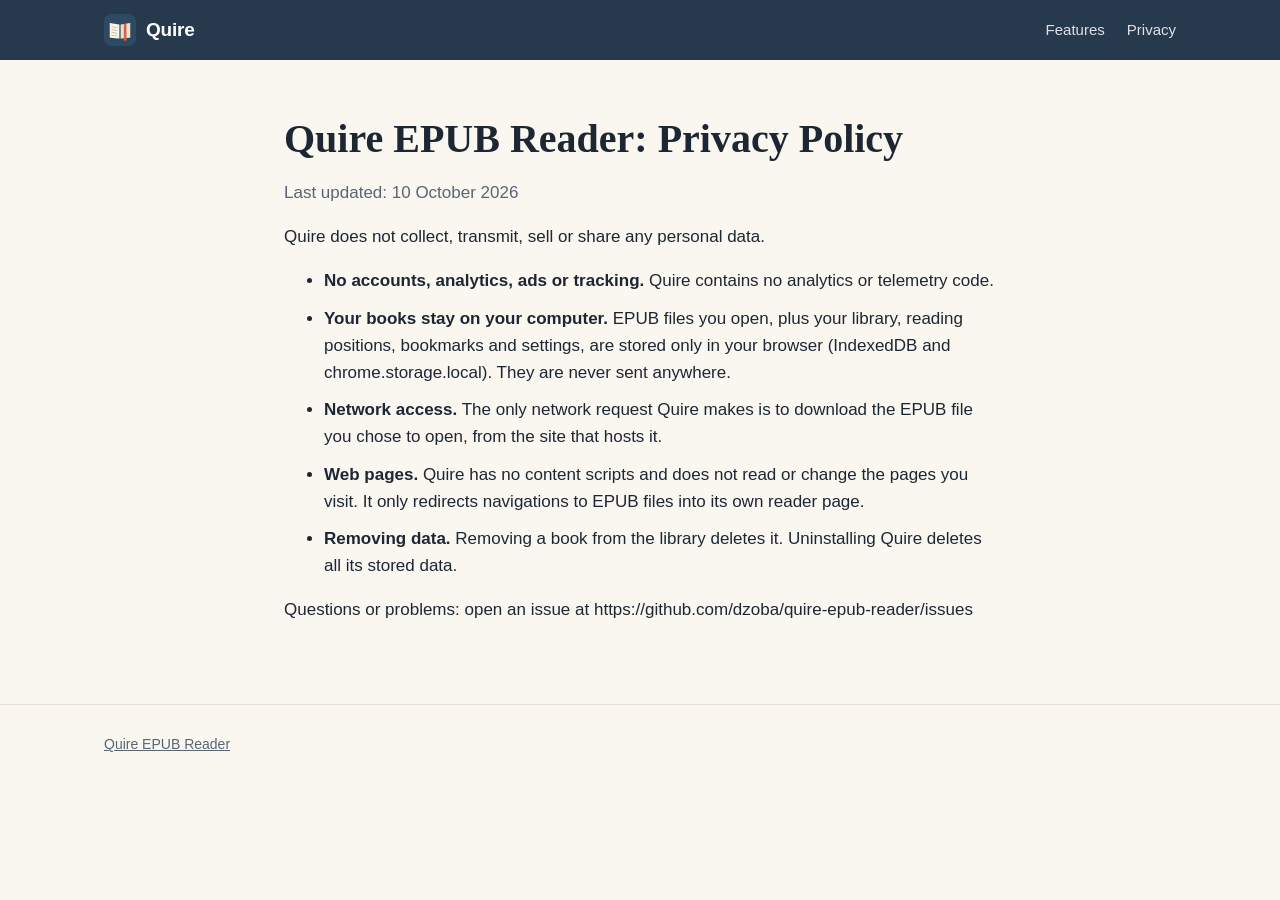
==== privacy.html @ 02f18243 "Quire landing page and privacy policy Co-Authored-By: Claude Opus 5.5 <noreply@anthropic.com> Claude" ====
<!doctype html>
<!-- Generated by store/site.mjs from store/PRIVACY.md. Edit that file, not this one. -->
<html lang="en"><head><meta charset="utf-8"><meta name="viewport" content="width=device-width,initial-scale=1">
<title>Privacy policy · Quire EPUB Reader</title>
<meta name="description" content="Quire does not collect, transmit, sell or share any personal data.">
<link rel="icon" href="img/icon32.png"><link rel="stylesheet" href="style.css"></head>
<body class="doc">
<header class="top"><div class="wrap"><a class="brand" href="index.html"><img src="img/icon128.png" alt="" width="32" height="32">Quire</a>
<nav><a href="index.html#features">Features</a><a href="index.html#privacy">Privacy</a></nav></div></header>
<main class="wrap prose">
<h1>Quire EPUB Reader: Privacy Policy</h1>
<p>Last updated: 10 October 2026</p>
<p>Quire does not collect, transmit, sell or share any personal data.</p>
<ul>
<li><strong>No accounts, analytics, ads or tracking.</strong> Quire contains no analytics or telemetry code.</li>
<li><strong>Your books stay on your computer.</strong> EPUB files you open, plus your library, reading positions, bookmarks and settings, are stored only in your browser (IndexedDB and chrome.storage.local). They are never sent anywhere.</li>
<li><strong>Network access.</strong> The only network request Quire makes is to download the EPUB file you chose to open, from the site that hosts it.</li>
<li><strong>Web pages.</strong> Quire has no content scripts and does not read or change the pages you visit. It only redirects navigations to EPUB files into its own reader page.</li>
<li><strong>Removing data.</strong> Removing a book from the library deletes it. Uninstalling Quire deletes all its stored data.</li>
</ul>
<p>Questions or problems: open an issue at https://github.com/dzoba/quire-epub-reader/issues</p>
</main>
<footer class="foot"><div class="wrap"><a href="index.html">Quire EPUB Reader</a></div></footer>
</body></html>
---- style.css ----
/* Quire landing page. System fonts only; no external requests. */
:root{
  --navy:#1f3a56;--navy-deep:#152a3f;--blue:#2f6a8f;--ribbon:#e0604a;--peach:#ffb39f;
  --paper:#faf7f1;--cream:#f3ecdf;--ink:#1d2733;--muted:#5a6573;--line:#e4ddd0;
  --serif:ui-serif,"New York","Iowan Old Style",Georgia,serif;
  --sans:-apple-system,BlinkMacSystemFont,"Segoe UI",Roboto,"Helvetica Neue",Arial,sans-serif;
}
*{box-sizing:border-box}
html{scroll-behavior:smooth}
body{margin:0;background:var(--paper);color:var(--ink);font:17px/1.6 var(--sans);-webkit-font-smoothing:antialiased}
img{max-width:100%;height:auto;display:block}
a{color:var(--blue)}
.wrap{max-width:1120px;margin:0 auto;padding:0 24px}

/* top bar */
.top{position:sticky;top:0;z-index:5;background:rgba(21,42,63,.92);backdrop-filter:blur(10px);color:#fff}
.top .wrap{display:flex;align-items:center;justify-content:space-between;height:60px}
.brand{display:flex;align-items:center;gap:10px;color:#fff;text-decoration:none;font-weight:700;font-size:19px;letter-spacing:-.01em}
.brand img{border-radius:22%}
.top nav{display:flex;gap:22px;align-items:center}
.top nav a{color:rgba(255,255,255,.85);text-decoration:none;font-size:15px}
.top nav a:hover{color:#fff}
.btn{display:inline-flex;align-items:center;gap:10px;background:var(--ribbon);color:#fff !important;text-decoration:none;
  font-weight:600;border-radius:10px;padding:12px 20px;box-shadow:0 6px 18px rgba(224,96,74,.35)}
.btn:hover{background:#d0503b}
.btn.small{padding:7px 14px;font-size:14px;box-shadow:none}

/* hero */
.hero{background:radial-gradient(130% 120% at 50% -10%,#30628a 0%,var(--navy) 55%,var(--navy-deep) 100%);color:#fff;
  padding:72px 0 0;overflow:hidden;text-align:center}
.hero h1{font:600 clamp(34px,5.2vw,60px)/1.08 var(--serif);letter-spacing:-.02em;margin:0 auto;max-width:1040px}
.hero h1 em{font-style:normal;color:var(--peach)}
.hero p.lede{font-size:20px;color:rgba(255,255,255,.85);max-width:680px;margin:22px auto 30px}
.hero .note{font-size:14px;color:rgba(255,255,255,.6);margin-top:14px}
.hero .shot{margin:56px auto 0;width:calc(100% - 48px);max-width:1000px;border-radius:14px 14px 0 0;overflow:hidden;
  box-shadow:0 30px 80px rgba(4,14,26,.55)}

/* fixes strip */
.fixes{display:grid;grid-template-columns:repeat(4,1fr);gap:18px;margin:-1px auto 0;padding:44px 24px;max-width:1120px}
.fix{background:#fff;border:1px solid var(--line);border-radius:14px;padding:20px}
.fix b{display:block;font-size:16px;margin-bottom:4px}
.fix span{color:var(--muted);font-size:14.5px;line-height:1.45;display:block}
.fix i{display:block;width:10px;height:10px;transform:rotate(45deg);background:var(--ribbon);border-radius:2px;margin:4px 0 14px}

/* feature rows */
section.features{padding:30px 0 40px}
.row{display:grid;grid-template-columns:5fr 7fr;gap:56px;align-items:center;padding:46px 0}
.row:nth-child(even){grid-template-columns:7fr 5fr}
.row:nth-child(even) .copy{order:2}
.row h2{font:600 34px/1.15 var(--serif);letter-spacing:-.015em;margin:0 0 14px}
.row p{color:var(--muted);margin:0 0 12px}
.row ul{margin:12px 0 0;padding-left:20px;color:var(--muted)}
.row img,img.framed{border-radius:12px;border:1px solid rgba(21,42,63,.12);box-shadow:0 18px 50px rgba(21,42,63,.22)}
kbd{font:600 .85em/1 var(--sans);background:#fff;border:1px solid var(--line);border-bottom-width:2px;border-radius:5px;padding:2px 6px;color:var(--ink)}
.eyebrow{font-size:13px;font-weight:700;letter-spacing:.14em;text-transform:uppercase;color:var(--ribbon);margin-bottom:10px}

/* privacy + permissions */
.dark{background:var(--navy-deep);color:#fff;padding:80px 0}
.dark h2{font:600 40px/1.12 var(--serif);margin:0 0 16px;letter-spacing:-.015em}
.dark h2 em{font-style:normal;color:var(--peach)}
.dark p{color:rgba(255,255,255,.78)}
.dark a{color:var(--peach)}
.cols{display:grid;grid-template-columns:1fr 1fr;gap:56px;align-items:start}
.cards{display:grid;gap:14px;margin-top:22px}
.card{background:rgba(255,255,255,.06);border:1px solid rgba(255,255,255,.12);border-radius:14px;padding:18px 20px}
.card b{display:block;margin-bottom:4px}
.card span{color:rgba(255,255,255,.75);font-size:15px}
.perm{border-left:3px solid var(--ribbon);padding:2px 0 2px 16px;margin:18px 0}
.perm b{display:block}
.perm span{color:rgba(255,255,255,.75);font-size:15px}
.perm q{font-style:normal;color:#fff}

/* more */
.more{padding:72px 0}
.more h2{font:600 34px/1.15 var(--serif);margin:0 0 26px;text-align:center}
.grid{display:grid;grid-template-columns:repeat(3,1fr);gap:16px}
.grid div{background:#fff;border:1px solid var(--line);border-radius:12px;padding:18px 20px}
.grid b{display:block;margin-bottom:2px}
.grid span{color:var(--muted);font-size:15px}
.cta{text-align:center;padding:10px 0 80px}
.cta h2{font:600 34px/1.15 var(--serif);margin:0 0 20px}

.foot{border-top:1px solid var(--line);padding:28px 0;color:var(--muted);font-size:14px}
.foot .wrap{display:flex;gap:24px;flex-wrap:wrap;justify-content:space-between}
.foot a{color:var(--muted)}

/* privacy page */
.doc .prose{max-width:760px;padding-top:56px;padding-bottom:64px}
.prose h1{font:600 40px/1.15 var(--serif);margin:0 0 8px}
.prose p:first-of-type{color:var(--muted)}
.prose li{margin:10px 0}

@media (max-width:900px){
  .fixes{grid-template-columns:1fr 1fr}
  .row,.row:nth-child(even),.cols{grid-template-columns:1fr;gap:26px}
  .row:nth-child(even) .copy{order:0}
  .grid{grid-template-columns:1fr}
  .top nav a:not(.btn){display:none}
}
@media (max-width:520px){.fixes{grid-template-columns:1fr}}
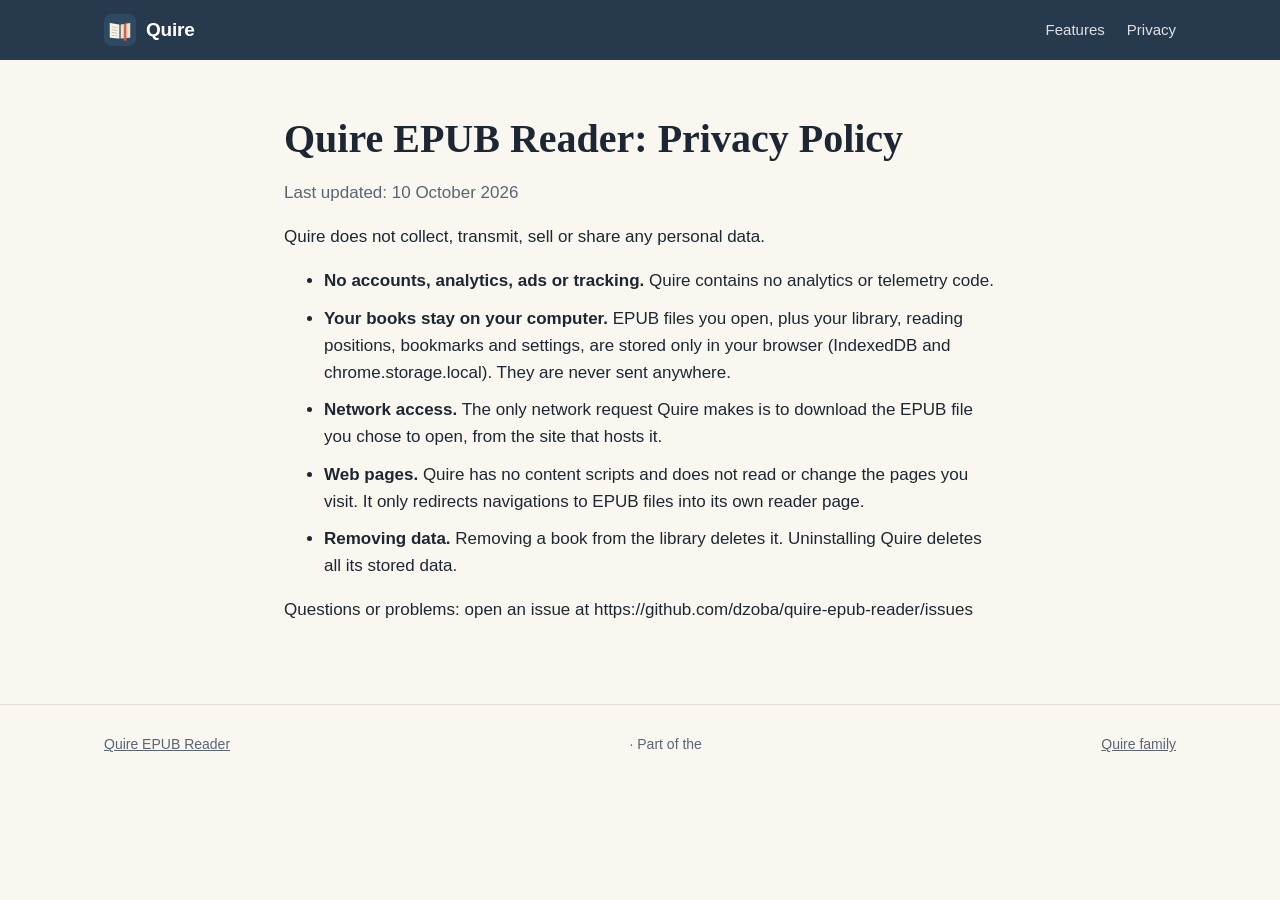
==== commit 6e7fa65d: "Link to the Quire family homepage Co-Authored-By: Claude Opus 5.5 <noreply@anthropic.com> Claude-Ses" ====
--- a/privacy.html
+++ b/privacy.html
@@ -20,5 +20,5 @@
 </ul>
 <p>Questions or problems: open an issue at https://github.com/dzoba/quire-epub-reader/issues</p>
 </main>
-<footer class="foot"><div class="wrap"><a href="index.html">Quire EPUB Reader</a></div></footer>
+<footer class="foot"><div class="wrap"><a href="index.html">Quire EPUB Reader</a> · Part of the <a href="https://dzoba.github.io/quire/">Quire family</a></div></footer>
 </body></html>
